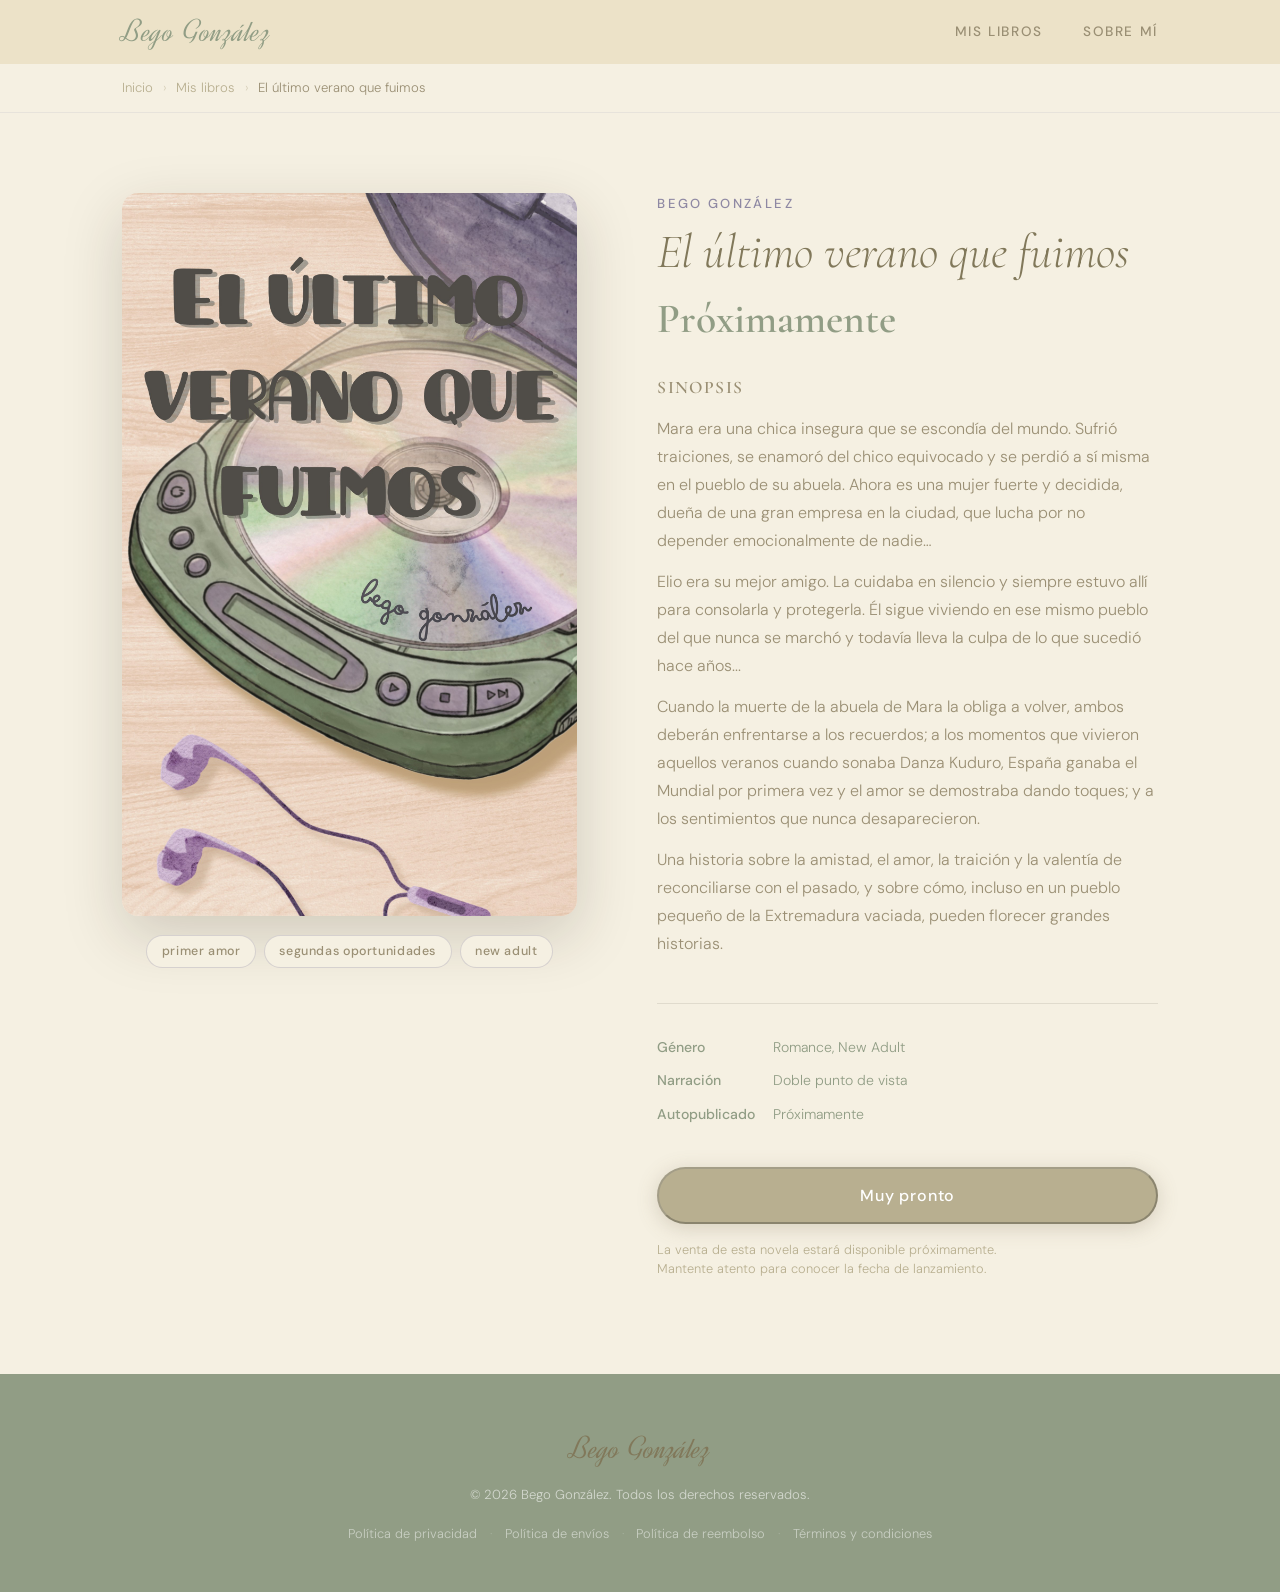
==== el-ultimo-verano-que-fuimos/index.html @ ac764229 "el último verano que fuimos update" ====
<!DOCTYPE html>
<html lang="es">
<head>
  <meta charset="UTF-8" />
  <meta name="viewport" content="width=device-width, initial-scale=1.0" />
  <title>El último verano que fuimos</title>
  <link rel="icon" href="../img/discman.png" type="image/png">
  <link rel="preconnect" href="https://fonts.googleapis.com" />
  <link rel="preconnect" href="https://fonts.gstatic.com" crossorigin />
  <link href="https://fonts.googleapis.com/css2?family=Cormorant+Garamond:ital,wght@0,300;0,400;0,600;1,300;1,400&family=DM+Sans:wght@300;400;500&family=Dynalight&display=swap" rel="stylesheet" />
  <link rel="stylesheet" href="../css/style.css" />
  <link rel="stylesheet" href="../css/productpage.css" />
</head>
<body>

  <!-- HEADER -->
  <header>
    <div class="header-inner">
      <a href="../index.html" class="logo">Bego González</a>
      <nav>
        <a href="../index.html#libros">Mis libros</a>
        <a href="../index.html#sobre-mi">Sobre mí</a>
      </nav>
    </div>
  </header>

  <!-- BREADCRUMB -->
  <div class="breadcrumb">
    <div class="breadcrumb-inner">
      <a href="../index.html">Inicio</a>
      <span>›</span>
      <a href="../index.html#libros">Mis libros</a>
      <span>›</span>
      <span>El último verano que fuimos</span>
    </div>
  </div>

  <!-- PRODUCTO -->
  <main class="producto">
    <div class="producto-inner">

      <!-- Imagen -->
      <div class="producto-img">
        <div class="img-frame">
          <img src="../img/portada-elultimoveranoquefuimos.jpg" alt="El último verano que fuimos" />
        </div>
        <div class="producto-tags">
          <span>primer amor</span>
          <span>segundas oportunidades</span>
          <span>new adult</span>
        </div>
      </div>

      <!-- Info -->
      <div class="producto-info">
        <p class="producto-autor">Bego González</p>
        <h1 class="producto-titulo">El último verano que fuimos</h1>
        <p class="producto-precio">Próximamente</p>

        <div class="producto-sinopsis">
          <h2>Sinopsis</h2>
          <p>
            Mara era una chica insegura que se escondía del mundo. Sufrió traiciones, se enamoró del chico equivocado y se perdió a sí misma en el pueblo de su abuela. Ahora es una mujer fuerte y decidida, dueña de una gran empresa en la ciudad, que lucha por no depender emocionalmente de nadie…
          </p>
          <p>
            Elio era su mejor amigo. La cuidaba en silencio y siempre estuvo allí para consolarla y protegerla. Él sigue viviendo en ese mismo pueblo del que nunca se marchó y todavía lleva la culpa de lo que sucedió hace años...
          </p>
          <p>
            Cuando la muerte de la abuela de Mara la obliga a volver, ambos deberán enfrentarse a los recuerdos; a los momentos que vivieron aquellos veranos cuando sonaba Danza Kuduro, España ganaba el Mundial por primera vez y el amor se demostraba dando toques; y a los sentimientos que nunca desaparecieron.
          </p>
          <p>
            Una historia sobre la amistad, el amor, la traición y la valentía de reconciliarse con el pasado, y sobre cómo, incluso en un pueblo pequeño de la Extremadura vaciada, pueden florecer grandes historias.
          </p>
        </div>

        <div class="producto-detalles">
          <div class="detalle">
            <span class="detalle-label">Género</span>
            <span>Romance, New Adult</span>
          </div>
          <div class="detalle">
            <span class="detalle-label">Narración</span>
            <span>Doble punto de vista</span>
          </div>
          <div class="detalle">
            <span class="detalle-label">Autopublicado</span>
            <span>Próximamente</span>
          </div>
        </div>

        <div class="producto-botones">
          <button class="btn-comprar btn-proximo" disabled>
            Muy pronto
          </button>
        </div>

        <p class="producto-nota">
          La venta de esta novela estará disponible próximamente. Mantente atento para conocer la fecha de lanzamiento.
        </p>
      </div>

    </div>
  </main>

  <!-- FOOTER -->
  <footer>
    <div class="footer-inner">
      <p class="footer-name">Bego González</p>
      <p class="footer-copy">© 2026 Bego González. Todos los derechos reservados.</p>
      <div class="footer-links">
        <a href="../politicas/privacidad.html">Política de privacidad</a>
        <span>·</span>
        <a href="../politicas/envios.html">Política de envíos</a>
        <span>·</span>
        <a href="../politicas/reembolso.html">Política de reembolso</a>
        <span>·</span>
        <a href="../politicas/terminos.html">Términos y condiciones</a>
      </div>
    </div>
  </footer>

</body>
</html>
---- css/style.css ----
/* ============================================
   BEGO GONZÁLEZ — AUTORA · ESTILOS GLOBALES
   ============================================ */

:root {
  --crema:      #fdf6ec;
  --crema-dark: #f5f0e2;
  --girasol:    #8E88A3;
  --girasol-lt: #A399B8;
  --verde:      #919d85;
  --verde-lt:   #A8B099;
  --tinta:      #81785A;
  --tinta-mid:  #9A8F74;
  --tinta-lt:   #B8AF90;
  --blanco:     #fffdf8;

  --font-display: 'Cormorant Garamond', Georgia, serif;
  --font-script:  'Dynalight', cursive;
  --font-body:    'DM Sans', sans-serif;

  --radius: 12px;
  --shadow: 0 8px 40px rgba(42,32,24,0.12);
  --shadow-lg: 0 20px 60px rgba(42,32,24,0.18);
}

*, *::before, *::after { box-sizing: border-box; margin: 0; padding: 0; }

html { scroll-behavior: smooth; }

body {
  background: var(--crema-dark);
  color: var(--verde);
  font-family: var(--font-body);
  font-weight: 300;
  line-height: 1.7;
  overflow-x: hidden;
}

/* ---- HEADER ---- */
header {
  position: sticky;
  top: 0;
  z-index: 100;
  background: rgba(235,225,198,0.92);
  backdrop-filter: blur(12px);
}

.header-inner {
  max-width: 1100px;
  margin: 0 auto;
  padding: 0 2rem;
  height: 64px;
  display: flex;
  align-items: center;
  justify-content: space-between;
}

.logo {
  font-family: 'Dynalight', cursive;
  font-size: 2rem;
  color: var(--verde);
  text-decoration: none;
  letter-spacing: 0.02em;
  transition: color 0.2s;
}
.logo:hover { color: var(--girasol); }

nav {
  display: flex;
  gap: 2.5rem;
}

nav a {
  font-family: var(--font-body);
  font-size: 0.85rem;
  font-weight: 500;
  letter-spacing: 0.12em;
  text-transform: uppercase;
  color: var(--tinta-mid);
  text-decoration: none;
  position: relative;
  transition: color 0.2s;
}
nav a::after {
  content: '';
  position: absolute;
  bottom: -3px;
  left: 0;
  width: 0;
  height: 1.5px;
  background: var(--girasol);
  transition: width 0.3s ease;
}
nav a:hover { color: var(--verde); }
nav a:hover::after { width: 100%; }

/* ---- HERO ---- */
.hero {
  background: var(--crema-dark);
  display: flex;
  justify-content: center;
  align-items: center;
  padding: 3rem 2rem;
  overflow: hidden;
}

.hero-content {
  display: flex;
  flex-direction: column;
  align-items: center;
  gap: 1.5rem;
  max-width: 900px;
}

.hero-text {
  font-family: 'Dynalight', cursive;
  font-size: clamp(2rem, 6vw, 3.5rem);
  color: var(--verde);
  text-align: center;
  letter-spacing: 0.02em;
  animation: fadeUp 0.9s ease both;
}

.hero-img {
  max-width: 900px;
  width: 100%;
  animation: fadeUp 0.9s ease both 0.1s;
}

/* ---- SECTION SHARED ---- */
.section-label {
  font-family: var(--font-body);
  font-size: 0.72rem;
  font-weight: 500;
  letter-spacing: 0.25em;
  text-transform: uppercase;
  color: var(--girasol);
  margin-bottom: 0.5rem;
}

.section-title {
  font-family: var(--font-display);
  font-size: clamp(2.4rem, 5vw, 4rem);
  font-weight: 300;
  color: var(--verde);
  line-height: 1.15;
  margin-bottom: 2.5rem;
}

/* ---- MIS LIBROS ---- */
.section-libros {
  max-width: 1100px;
  margin: 0 auto;
  padding: 6rem 2rem;
  display: flex;
  flex-direction: column;
}

.section-libros > .section-label,
.section-libros > .section-title {
  margin-bottom: 2rem;
}

.libros-grid {
  display: grid;
  grid-template-columns: 1fr 1fr;
  gap: 2rem;
}

.libro-card {
  display: flex;
  flex-direction: column;
  gap: 1.5rem;
  align-items: center;
  cursor: pointer;
  background: var(--blanco);
  border-radius: 16px;
  padding: 1.5rem;
  box-shadow: var(--shadow);
  transition: transform 0.3s ease, box-shadow 0.3s ease;
}
.libro-card:hover {
  transform: translateY(-6px);
  box-shadow: var(--shadow-lg);
}

.libro-img-wrap {
  position: relative;
  width: 220px;
  height: 320px;
  border-radius: 12px;
  overflow: hidden;
}
.libro-img-wrap img {
  width: 100%;
  display: block;
  transition: transform 0.5s ease;
}
.libro-card:hover .libro-img-wrap img {
  transform: scale(1.04);
}
.libro-overlay {
  position: absolute;
  inset: 0;
  background: rgba(142,136,163,0.45);
  display: flex;
  align-items: center;
  justify-content: center;
  opacity: 0;
  transition: opacity 0.3s ease;
}
.libro-card:hover .libro-overlay { opacity: 1; }
.libro-overlay span {
  font-family: var(--font-display);
  font-size: 1.5rem;
  font-style: italic;
  color: #fff;
  letter-spacing: 0.05em;
}

.libro-info {
  padding-top: 1rem;
}
.libro-info h3 {
  font-family: var(--font-display);
  font-size: 2rem;
  font-weight: 400;
  font-style: italic;
  color: var(--verde);
  line-height: 1.2;
  margin-bottom: 1rem;
}
.precio {
  font-family: var(--font-display);
  font-size: 2.2rem;
  font-weight: 600;
  color: var(--girasol);
  margin-bottom: 1.5rem;
}
.tags {
  display: flex;
  flex-wrap: wrap;
  gap: 0.6rem;
}
.tags span {
  background: var(--crema-dark);
  border: 1px solid rgba(142,136,163,0.3);
  color: var(--tinta-mid);
  font-size: 0.78rem;
  font-weight: 500;
  letter-spacing: 0.05em;
  padding: 0.3rem 0.9rem;
  border-radius: 999px;
}

/* ---- SOBRE MÍ ---- */
.section-bio {
  background: var(--verde);
  padding: 7rem 2rem;
  position: relative;
  overflow: hidden;
}
.section-bio::before {
  content: '';
  position: absolute;
  top: -80px;
  left: 0;
  right: 0;
  height: 160px;
  background: var(--crema-dark);
  clip-path: ellipse(60% 100% at 50% 0%);
}
.section-bio::after {
  content: '';
  position: absolute;
  bottom: -80px;
  left: 0;
  right: 0;
  height: 160px;
  background: var(--crema-dark);
  clip-path: ellipse(60% 100% at 50% 100%);
  z-index: 1;
}

.section-bio .section-label { color: var(--tinta); }
.section-bio .section-title { color: #fff; }

.bio-grid {
  max-width: 1100px;
  margin: 0 auto;
  display: grid;
  grid-template-columns: 1fr 380px;
  gap: 4rem;
  align-items: center;
}

.bio-text p {
  color: rgba(255,255,255,0.88);
  font-size: 1.05rem;
  margin-bottom: 1.2rem;
}
.bio-photo {
  position: relative;
}
.bio-photo::before {
  content: '';
  position: absolute;
  inset: -12px;
  border: 2px solid rgba(235,225,198,0.4);
  border-radius: 20px;
  pointer-events: none;
}
.bio-photo img {
  width: 100%;
  border-radius: 16px;
  display: block;
  box-shadow: var(--shadow-lg);
}

/* ---- EVENTOS & RESEÑAS ---- */
.section-extras {
  background: var(--crema-dark);
  padding: 7rem 2rem 6rem;
  position: relative;
  z-index: 2;
}

.extras-grid {
  max-width: 1100px;
  margin: 0 auto;
  display: grid;
  grid-template-columns: 1fr 1fr;
  gap: 4rem;
}

.extras-title {
  font-family: var(--font-display);
  font-size: 2.2rem;
  font-weight: 300;
  color: var(--tinta);
  margin-bottom: 1.5rem;
}

.eventos-list {
  display: flex;
  flex-direction: column;
  gap: 1.5rem;
}

.evento-item {
  display: flex;
  gap: 1.5rem;
  padding: 1.5rem;
  background: var(--blanco);
  border-left: 4px solid var(--girasol);
  border-radius: 8px;
  box-shadow: 0 2px 8px rgba(142,136,163,0.08);
  transition: transform 0.2s, box-shadow 0.2s;
}
.evento-item:hover {
  transform: translateX(4px);
  box-shadow: 0 4px 16px rgba(142,136,163,0.12);
}

.evento-fecha {
  font-family: var(--font-body);
  font-size: 0.9rem;
  font-weight: 600;
  color: var(--girasol);
  text-transform: uppercase;
  letter-spacing: 0.08em;
  min-width: 100px;
  flex-shrink: 0;
}

.evento-info h4 {
  font-family: var(--font-display);
  font-size: 1.3rem;
  font-weight: 400;
  color: var(--verde);
  margin-bottom: 0.3rem;
}

.evento-info p {
  font-family: var(--font-body);
  font-size: 0.95rem;
  color: var(--tinta-mid);
}

/* Slider */
.slider-wrap { position: relative; }

.slider {
  overflow: hidden;
  border-radius: 16px;
}

.slide {
  display: none;
  animation: fadeUp 0.5s ease;
}
.slide.active { display: block; }

.resena-placeholder {
  background: var(--blanco);
  border-radius: 16px;
  padding: 2.5rem;
  box-shadow: var(--shadow);
  min-height: 180px;
}
.resena-placeholder p {
  font-family: var(--font-display);
  font-size: 1.4rem;
  font-style: italic;
  color: var(--verde);
  line-height: 1.4;
  margin-bottom: 1rem;
}
.resena-placeholder span {
  font-size: 0.85rem;
  color: var(--girasol);
  font-weight: 500;
}

/* Slide image mode */
.slide img {
  width: 100%;
  border-radius: 12px;
  display: block;
}

.slider-controls {
  display: flex;
  align-items: center;
  justify-content: center;
  gap: 1rem;
  margin-top: 1.2rem;
}

.slider-btn {
  background: var(--blanco);
  border: 1.5px solid rgba(142,136,163,0.4);
  color: var(--verde);
  width: 38px;
  height: 38px;
  border-radius: 50%;
  font-size: 1.3rem;
  cursor: pointer;
  transition: background 0.2s, border-color 0.2s;
  display: flex; align-items: center; justify-content: center;
}
.slider-btn:hover {
  background: var(--girasol);
  border-color: var(--girasol);
  color: #fff;
}

.slider-dots { display: flex; gap: 0.4rem; }
.dot {
  width: 8px; height: 8px;
  border-radius: 50%;
  background: rgba(142,136,163,0.2);
  cursor: pointer;
  transition: background 0.2s;
}
.dot.active { background: var(--girasol); }

/* ---- FOOTER ---- */
footer {
  background: var(--verde);
  color: rgba(255,255,255,0.6);
  padding: 3rem 2rem;
  text-align: center;
}

.footer-inner {
  max-width: 1100px;
  margin: 0 auto;
}

.footer-name {
  font-family: var(--font-script);
  font-size: 2rem;
  color: var(--tinta);
  margin-bottom: 0.5rem;
}

.footer-copy {
  font-size: 0.82rem;
  margin-bottom: 1rem;
}

.footer-links {
  display: flex;
  justify-content: center;
  gap: 0.8rem;
  font-size: 0.8rem;
  flex-wrap: wrap;
}
.footer-links a {
  color: rgba(255,255,255,0.5);
  text-decoration: none;
  transition: color 0.2s;
}
.footer-links a:hover { color: var(--girasol-lt); }
.footer-links span { opacity: 0.3; }

/* ---- ANIMACIONES ---- */
@keyframes fadeUp {
  from { opacity: 0; transform: translateY(24px); }
  to   { opacity: 1; transform: translateY(0); }
}

/* ---- RESPONSIVE ---- */
@media (max-width: 768px) {
  .libros-grid {
    grid-template-columns: 1fr;
  }

  .libro-card {
    flex-direction: column;
    gap: 2rem;
  }
  .libro-img-wrap { flex: none; width: 100%; }

  .bio-grid {
    grid-template-columns: 1fr;
  }
  .bio-photo { order: -1; max-width: 320px; margin: 0 auto; }

  .extras-grid { grid-template-columns: 1fr; gap: 3rem; }

  nav { gap: 1.5rem; }
  
  .hero-img {
    max-width: 100%;
  }
}

@media (max-width: 480px) {
  .header-inner { 
    padding: 0 1.2rem;
    justify-content: center;
  }
  .section-libros, .section-extras { padding: 4rem 1.2rem; }
  .section-bio { padding: 6rem 1.2rem; }
  nav { display: none; }
  nav a { font-size: 0.78rem; letter-spacing: 0.08em; }
  
  .hero {
    padding: 2rem 1.2rem;
  }
  
  .hero-img {
    max-width: 95vw;
  }

  .libro-img-wrap {
    width: 100%;
    height: auto;
    aspect-ratio: 220 / 320;
    max-width: 280px;
    margin: 0 auto;
  }
}
---- css/productpage.css ----
/* ============================================
   BEGO GONZÁLEZ — PÁGINA DE PRODUCTO
   ============================================ */

/* BREADCRUMB */
.breadcrumb {
  background: var(--crema-dark);
  border-bottom: 1px solid rgba(145,157,181,0.15);
}
.breadcrumb-inner {
  max-width: 1100px;
  margin: 0 auto;
  padding: 0.8rem 2rem;
  display: flex;
  gap: 0.6rem;
  align-items: center;
  font-size: 0.82rem;
  color: var(--tinta-lt);
}
.breadcrumb a {
  color: var(--tinta-lt);
  text-decoration: none;
  transition: color 0.2s;
}
.breadcrumb a:hover { color: var(--girasol); }
.breadcrumb span { opacity: 0.5; }
.breadcrumb span:last-child { opacity: 1; color: var(--tinta-mid); }

/* PRODUCTO */
.producto {
  max-width: 1100px;
  margin: 0 auto;
  padding: 5rem 2rem 6rem;
}
.producto-inner {
  display: grid;
  grid-template-columns: 1fr 1.1fr;
  gap: 5rem;
  align-items: start;
}

/* Imagen */
.img-frame {
  border-radius: 16px;
  overflow: hidden;
  box-shadow: var(--shadow-lg);
}
.img-frame img {
  width: 100%;
  display: block;
}

.producto-tags {
  display: flex;
  flex-wrap: wrap;
  gap: 0.5rem;
  margin-top: 1.2rem;
  justify-content: center;
}
.producto-tags span {
  background: var(--crema-dark);
  border: 1px solid rgba(142,136,163,0.3);
  color: var(--tinta-mid);
  font-size: 0.78rem;
  font-weight: 500;
  letter-spacing: 0.05em;
  padding: 0.3rem 0.9rem;
  border-radius: 999px;
}

/* Info */
.producto-autor {
  font-size: 0.82rem;
  font-weight: 500;
  letter-spacing: 0.18em;
  text-transform: uppercase;
  color: var(--girasol);
  margin-bottom: 0.6rem;
}

.producto-titulo {
  font-family: var(--font-display);
  font-size: clamp(2rem, 4vw, 3rem);
  font-weight: 300;
  font-style: italic;
  color: var(--tinta);
  line-height: 1.15;
  margin-bottom: 1.2rem;
}

.producto-precio {
  font-family: var(--font-display);
  font-size: 2.6rem;
  font-weight: 600;
  color: var(--verde);
  margin-bottom: 2rem;
  line-height: 1;
}

.producto-sinopsis {
  margin-bottom: 2rem;
  padding-bottom: 2rem;
  border-bottom: 1px solid rgba(42,32,24,0.1);
}
.producto-sinopsis h2 {
  font-family: var(--font-display);
  font-size: 1.1rem;
  font-weight: 600;
  letter-spacing: 0.08em;
  text-transform: uppercase;
  color: var(--tinta-mid);
  margin-bottom: 0.8rem;
}
.producto-sinopsis p {
  font-size: 1rem;
  color: var(--tinta-mid);
  line-height: 1.75;
  margin-bottom: 0.8rem;
}

.producto-detalles {
  margin-bottom: 2.5rem;
  display: flex;
  flex-direction: column;
  gap: 0.6rem;
}
.detalle {
  display: flex;
  gap: 1rem;
  font-size: 0.88rem;
}
.detalle-label {
  font-weight: 500;
  color: var(--verde);
  min-width: 100px;
}

/* BOTONES */
.producto-botones {
  display: flex;
  flex-direction: column;
  gap: 0.75rem;
  margin-bottom: 1rem;
}

.btn-comprar {
  display: inline-block;
  background: var(--verde);
  color: #fff;
  font-family: var(--font-body);
  font-size: 1rem;
  font-weight: 500;
  letter-spacing: 0.05em;
  padding: 1rem 2.5rem;
  border-radius: 999px;
  text-decoration: none;
  transition: background 0.25s, transform 0.2s, box-shadow 0.2s;
  box-shadow: 0 4px 20px rgba(142,136,163,0.35);
  text-align: center;
}
.btn-comprar:hover {
  background: var(--verde-lt);
  transform: translateY(-2px);
  box-shadow: 0 8px 28px rgba(142,136,163,0.4);
}

.btn-amazon {
  background: #FF9900;
  box-shadow: 0 4px 20px rgba(255,153,0,0.35);
}
.btn-amazon:hover {
  background: #e68a00;
  box-shadow: 0 8px 28px rgba(255,153,0,0.4);
}

.btn-proximo {
  background: var(--tinta-lt);
  box-shadow: 0 4px 20px rgba(122,106,85,0.25);
  cursor: not-allowed;
}
.btn-proximo:hover {
  background: var(--tinta-lt);
  transform: none;
  box-shadow: 0 4px 20px rgba(122,106,85,0.25);
}

.producto-nota {
  font-size: 0.8rem;
  color: var(--tinta-lt);
  line-height: 1.5;
  max-width: 380px;
}

/* RESPONSIVE */
@media (max-width: 768px) {
  .producto-inner {
    grid-template-columns: 1fr;
    gap: 2.5rem;
  }
  .img-frame { max-width: 360px; margin: 0 auto; }
}
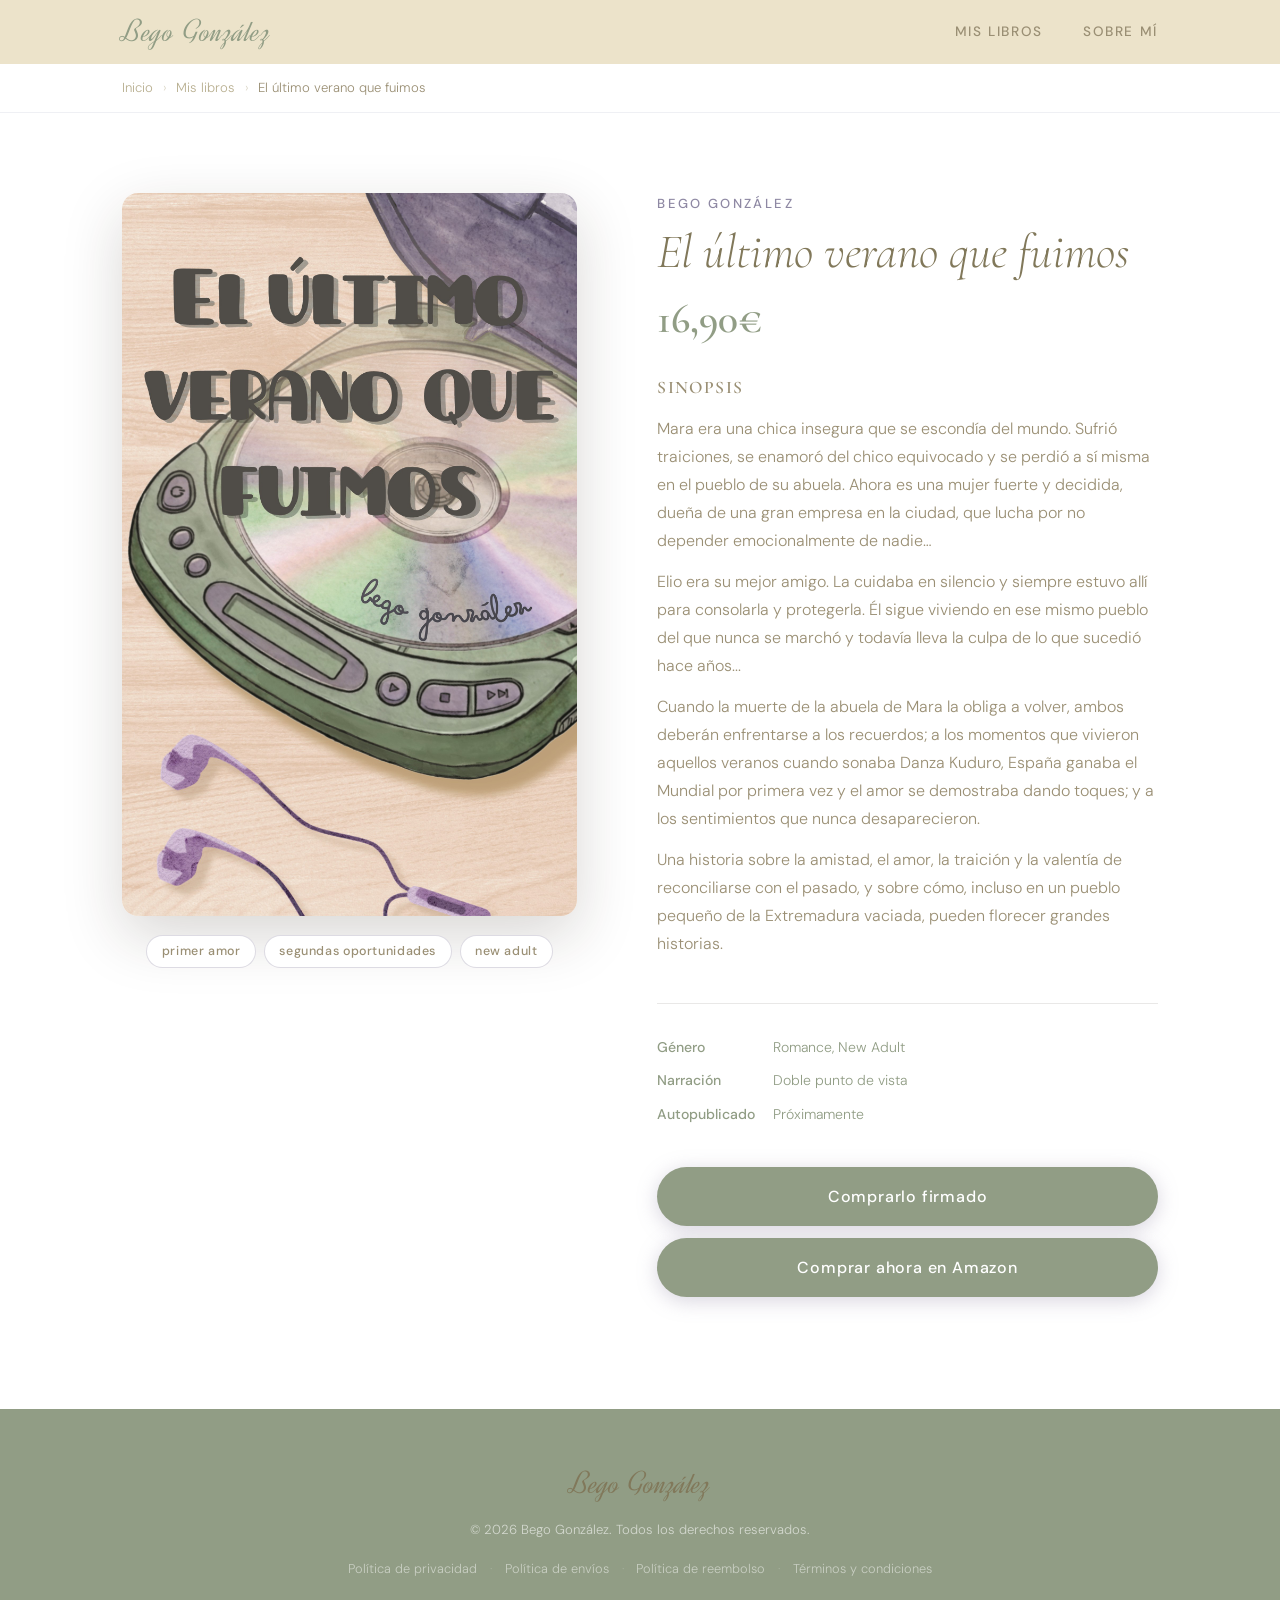
==== commit 92e39816: "venta2" ====
--- a/el-ultimo-verano-que-fuimos/index.html
+++ b/el-ultimo-verano-que-fuimos/index.html
@@ -55,7 +55,7 @@
       <div class="producto-info">
         <p class="producto-autor">Bego González</p>
         <h1 class="producto-titulo">El último verano que fuimos</h1>
-        <p class="producto-precio">Próximamente</p>
+        <p class="producto-precio">16,90€</p>
 
         <div class="producto-sinopsis">
           <h2>Sinopsis</h2>
@@ -89,13 +89,16 @@
         </div>
 
         <div class="producto-botones">
-          <button class="btn-comprar btn-proximo" disabled>
-            Muy pronto
-          </button>
+          <a href="https://forms.gle/gFwXRq9jc2siF18c9" class="btn-comprar" target="_blank">
+            Comprarlo firmado
+          </a>
+          <a href="https://amzn.eu/d/01F4UDf3" class="btn-comprar" target="_blank">
+            Comprar ahora en Amazon
+          </a>
         </div>
 
         <p class="producto-nota">
-          La venta de esta novela estará disponible próximamente. Mantente atento para conocer la fecha de lanzamiento.
+          
         </p>
       </div>
 
--- a/css/style.css
+++ b/css/style.css
@@ -4,7 +4,7 @@
 
 :root {
   --crema:      #fdf6ec;
-  --crema-dark: #f5f0e2;
+  --crema-dark: #ffffff;
   --girasol:    #8E88A3;
   --girasol-lt: #A399B8;
   --verde:      #919d85;
